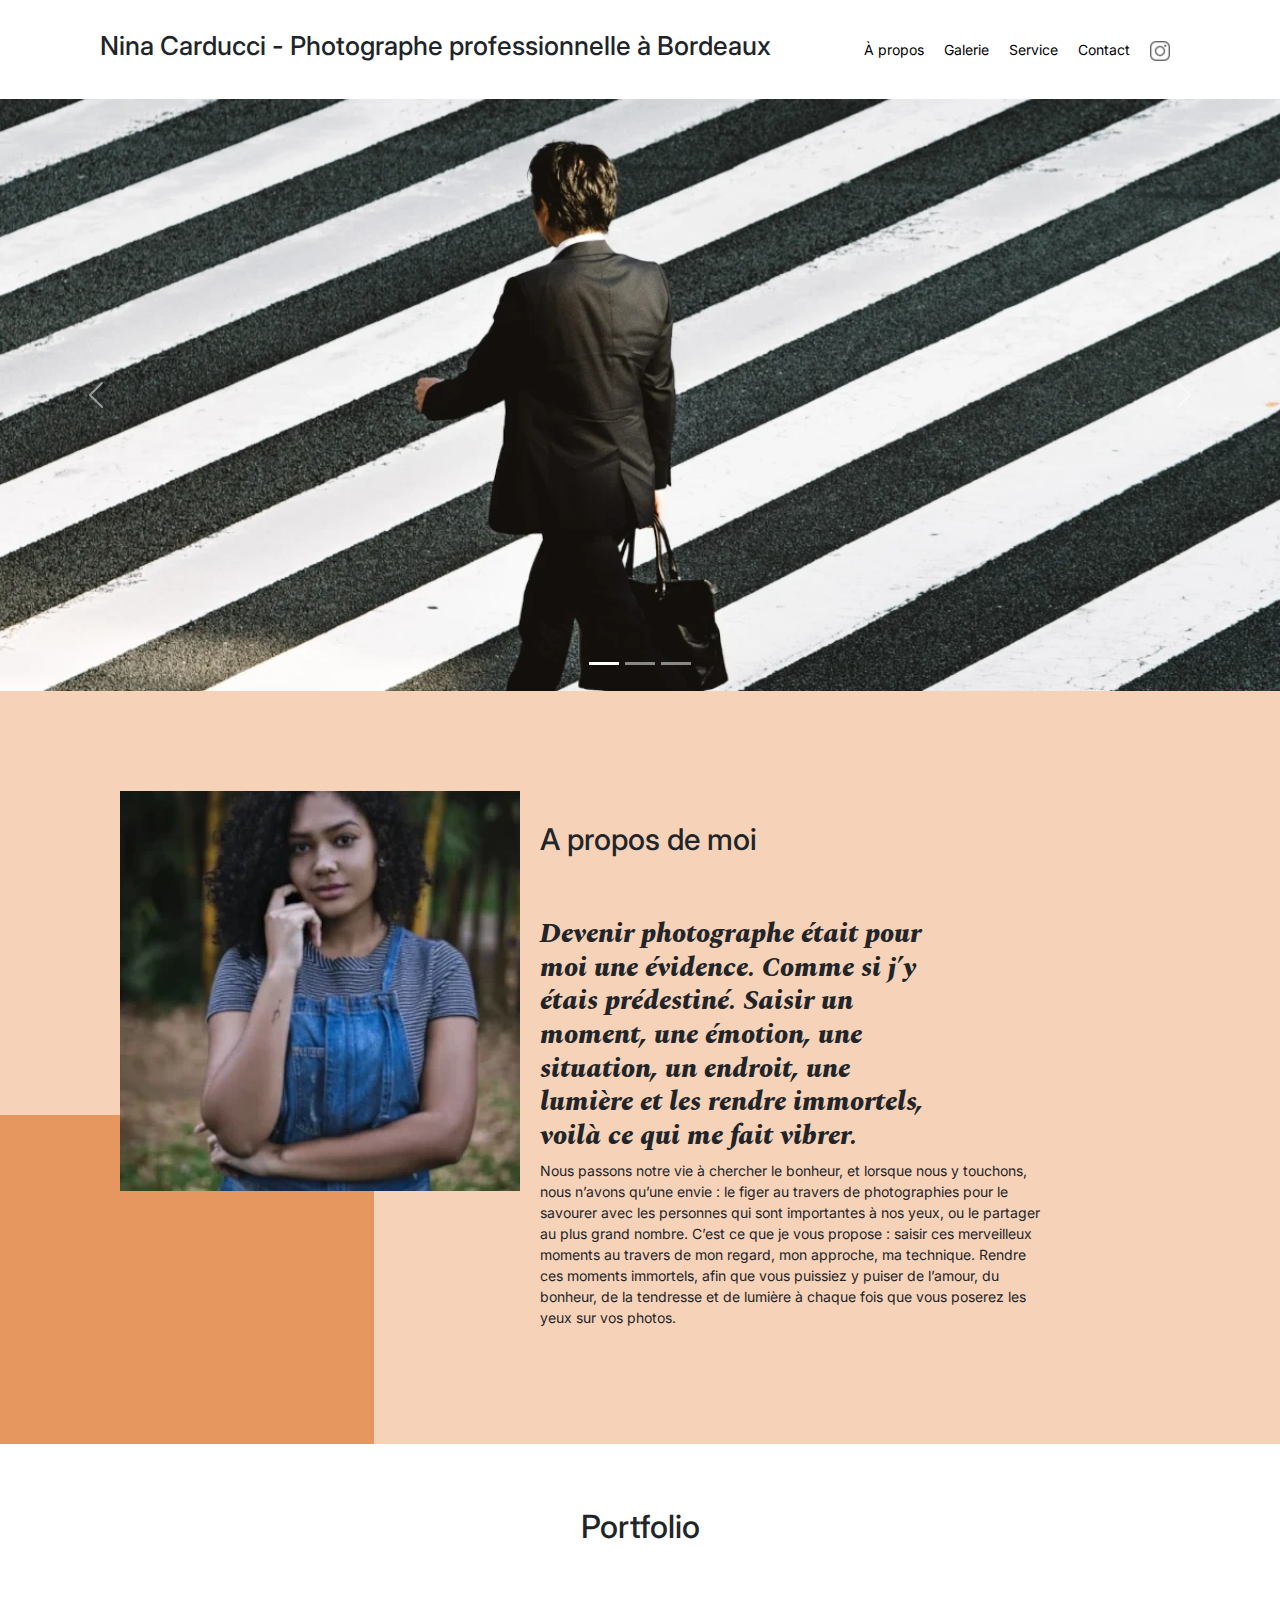
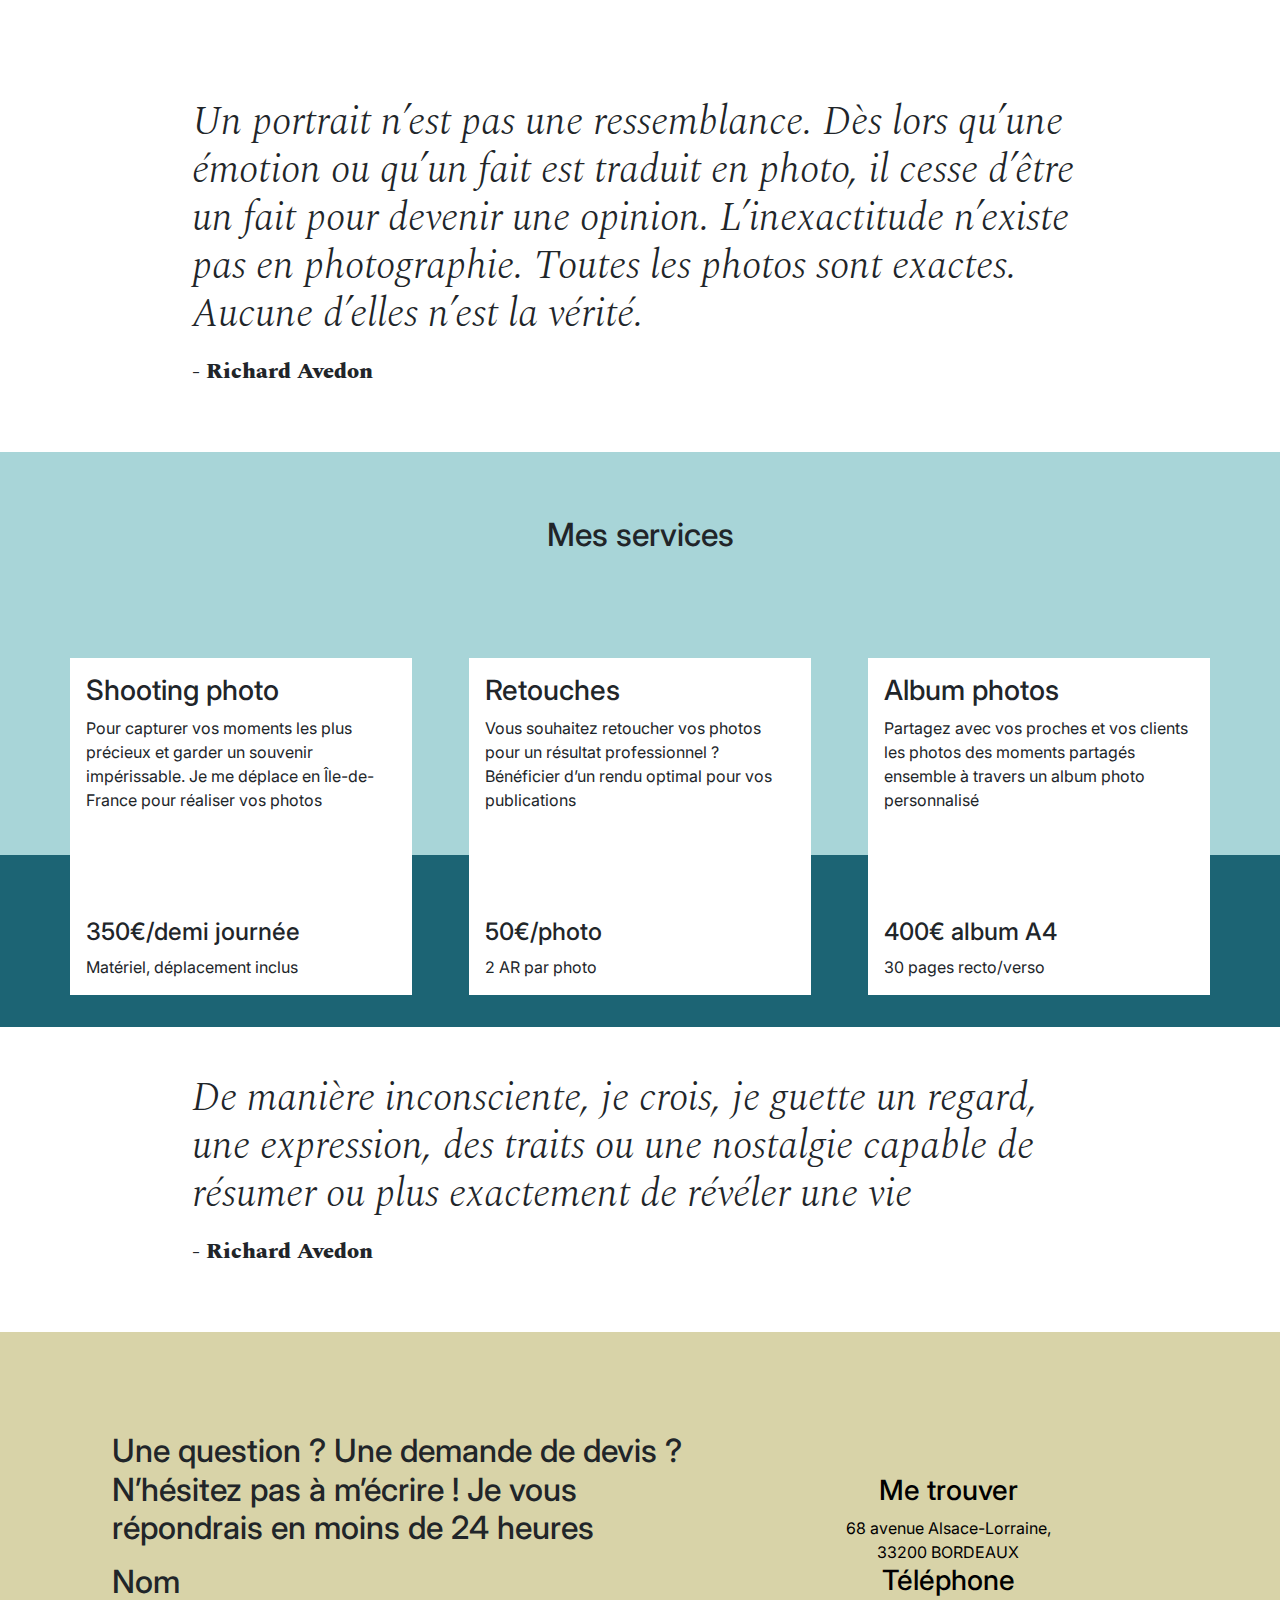
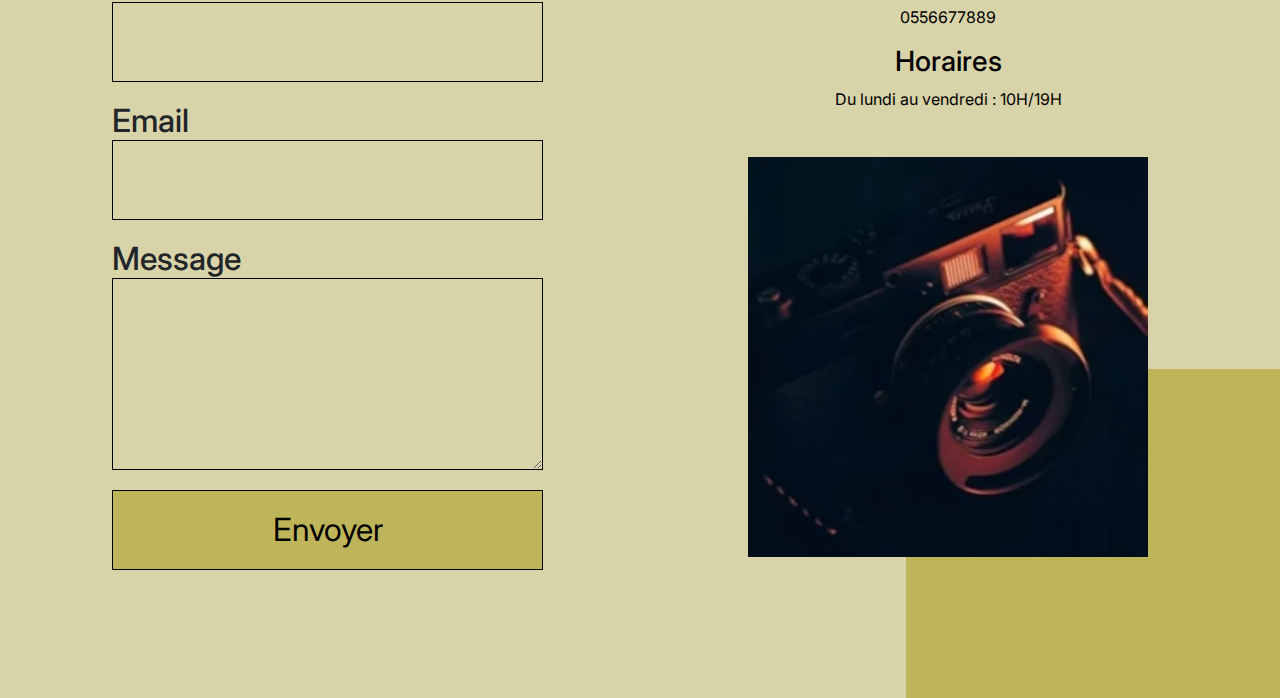
==== index.html @ dbdc2927 "Modification du footer pour qu'il soit propre sur toutes les medias queries" ====
<!DOCTYPE html>
<html lang="fr">
  <head>
    <meta name="viewport" content="width=device-width, initial-scale=1.0" />
    <link rel="stylesheet" href="./assets/bootstrap/bootstrap.min.css" />
    <link rel="stylesheet" href="./assets/style.css" />
    <link rel="preconnect" href="https://fonts.googleapis.com" />
    <link rel="preconnect" href="https://fonts.gstatic.com" crossorigin />
    <link
      href="https://fonts.googleapis.com/css2?family=Inter&family=Spectral:ital,wght@0,400;1,300;1,400;1,800&display=swap"
      rel="stylesheet"
    />
    <meta charset="UTF-8" />
	<script
	src="https://code.jquery.com/jquery-3.4.1.min.js"
	integrity="sha256-CSXorXvZcTkaix6Yvo6HppcZGetbYMGWSFlBw8HfCJo="
	crossorigin="anonymous"
	defer
  ></script>
    <script src="./assets/bootstrap/bootstrap.bundle.min.js" defer></script>
   
    <script src="./assets/maugallery.js" defer></script>
    <script src="./assets/scripts.js" defer></script>
    <title>Photographe professionnelle à Bordeaux</title>
	<meta itemprop="name" content="Nina Carducci - Photographe professionnelle à Bordeaux" />
	<meta itemprop="description" content="Photographe professionnelle à Bordeaux en freelance, je vous propose plusieurs services photo : shooting photo, retouches et album photo." />
	<meta itemprop="image" content="https://ninacarducci.github.io/assets/images/nina.webp" />
	<meta name="description" content="Photographe professionnelle à Bordeaux en freelance, je vous propose plusieurs services photo : shooting photo, retouches et album photo." >
	<meta property="og:url" content="https://ninacarducci.github.io/"/>
	<meta property="og:type" content="website" />
	<meta property="og:title" content="Nina Carducci - Photographe professionnelle à Bordeaux" />
	<meta property="og:description" content="Photographe professionnelle à Bordeaux en freelance, je vous propose plusieurs services photo : shooting photo, retouches et album photo." />
	<meta property="og:image" content="https://ninacarducci.github.io/assets/images/nina.webp" />
	<meta name="twitter:card" content="summary" />
	<meta name="twitter:site" content="@ninacarducci" />
	<meta name="twitter:title" content="Nina Carducci - Photographe professionnelle à Bordeaux" />
	<meta name="twitter:description" content="Photographe professionnelle à Bordeaux en freelance, je vous propose plusieurs services photo : shooting photo, retouches et album photo." />
	<meta name="twitter:image" content="https://ninacarducci.github.io/assets/images/nina.webp" />
  </head>
  <body>
    <header class="top-header">
      <h1 class="name">Nina Carducci - Photographe professionnelle à Bordeaux</h1>
      <nav class="nav">
        <ul>
          <li><a href="#about">À propos</a></li>
          <li><a href="#gallery">Galerie</a></li>
          <li><a href="#services">Service</a></li>
          <li><a href="#contact">Contact</a></li>
          <li>
            <a
              class="social-link"
              href="https://www.instagram.com/ninacarducci.photo/?hl=fr"
              target="_blank"
              ><img
                src="assets/images/instagram.webp"
                alt="Logo du réseau social Instagram"
            /></a>
          </li>
        </ul>
	</nav>
    </header>
	<main>
		<section id="header">
		<div
		  id="carouselExampleIndicators"
		  class="carousel slide"
		  data-bs-ride="carousel"
		>
		  <div class="carousel-indicators">
			<button
			  type="button"
			  data-bs-target="#carouselExampleIndicators"
			  data-bs-slide-to="0"
			  class="active"
			  aria-current="true"
			  aria-label="Slide 1"
			></button>
			<button
			  type="button"
			  data-bs-target="#carouselExampleIndicators"
			  data-bs-slide-to="1"
			  aria-label="Slide 2"
			></button>
			<button
			  type="button"
			  data-bs-target="#carouselExampleIndicators"
			  data-bs-slide-to="2"
			  aria-label="Slide 3"
			></button>
		  </div>
		  <div class="carousel-inner">
			<div class="carousel-item active">
			  <img
				src="./assets/images/slider/ryoji-iwata-wUZjnOv7t0g-unsplash.webp"
				class="d-block w-100"
				alt="Image d'une personne marchant avec un sac"
			  />
			</div>
			<div class="carousel-item">
			  <img
				src="./assets/images/slider/nicholas-green-nPz8akkUmDI-unsplash.webp"
				class="d-block w-100"
				alt="Personnes dansant lors d'un concert"
			  />
			</div>
			<div class="carousel-item">
			  <img
				src="./assets/images/slider/edward-cisneros-3_h6-1NPDGw-unsplash.webp"
				class="d-block w-100"
				alt="Couple de mariés à l'Église"
			  />
			</div>
		  </div>
		  <button
			class="carousel-control-prev"
			type="button"
			data-bs-target="#carouselExampleIndicators"
			data-bs-slide="prev"
		  >
			<span class="carousel-control-prev-icon" aria-hidden="true"></span>
			<span class="visually-hidden">Previous</span>
		  </button>
		  <button
			class="carousel-control-next"
			type="button"
			data-bs-target="#carouselExampleIndicators"
			data-bs-slide="next"
		  >
			<span class="carousel-control-next-icon" aria-hidden="true"></span>
			<span class="visually-hidden">Next</span>
		  </button>
		</div>
	</section>
	  <section id="about">
		<div class="picture left">
		  <img src="./assets/images/nina.webp" alt="Portrait de Nina Carducci" />
		</div>
		<div id="about-me">
		  <h2 class="about-me__title">A propos de moi</h2>
		  <h3 class="about-me__introduction">
			Devenir photographe était pour moi une évidence. Comme si j’y étais
			prédestiné. Saisir un moment, une émotion, une situation, un endroit,
			une lumière et les rendre immortels, voilà ce qui me fait vibrer.
		  </h3>
		  <p>
			Nous passons notre vie à chercher le bonheur, et lorsque nous y
			touchons, nous n’avons qu’une envie : le figer au travers de
			photographies pour le savourer avec les personnes qui sont importantes
			à nos yeux, ou le partager au plus grand nombre. C’est ce que je vous
			propose : saisir ces merveilleux moments au travers de mon regard, mon
			approche, ma technique. Rendre ces moments immortels, afin que vous
			puissiez y puiser de l’amour, du bonheur, de la tendresse et de
			lumière à chaque fois que vous poserez les yeux sur vos photos.
		  </p>
		</div>
	</section>
	  <section id="gallery">
		<h2 class="title">Portfolio</h2>
		<div class="container py-3">
		  <div class="gallery" style="display: none">
			<img
			  data-gallery-tag="Concert"
			  class="gallery-item"
			  src="./assets/images/gallery/concerts/aaron-paul-wnX-fXzB6Cw-unsplash.webp"
			  alt="Personnes dansant dans une discothèque"
			/>
			<img
			  data-gallery-tag="Entreprises"
			  class="gallery-item"
			  src="./assets/images/gallery/entreprise/ali-morshedlou-WMD64tMfc4k-unsplash.webp"
			  alt="Image d'un homme en costume posant pour la photo"
			/>
			<img
			  data-gallery-tag="Entreprises"
			  class="gallery-item"
			  src="./assets/images/gallery/entreprise/jason-goodman-tHO1_OuKbg0-unsplash.webp"
			  alt="Photo de deux femmes assises dont une qui sourit"
			/>
			<img
			  data-gallery-tag="Mariages"
			  class="gallery-item"
			  src="./assets/images/gallery/mariage/hannah-busing-RvF2R_qMpRk-unsplash.webp"
			  alt="Photo repreésentant quatre mains"
			/>
			<img
			  data-gallery-tag="Portrait"
			  class="gallery-item"
			  src="./assets/images/gallery/portraits/ade-tunji-rVkhWWZFAtQ-unsplash.webp"
			  alt="Portrait d'un homme posant sur la photo les yeux fermés"
			/>
			<img
			  data-gallery-tag="Mariages"
			  class="gallery-item"
			  src="./assets/images/gallery/mariage/jakob-owens-SiniLJkXhMc-unsplash.webp"
			  alt="Photo représentant un couple de mariés"
			/>
			<img
			  data-gallery-tag="Portrait"
			  class="gallery-item"
			  src="./assets/images/gallery/portraits/nino-van-prattenburg--443cl1uR_8-unsplash.webp"
			  alt="Photo d'une femme avec une main dans les cheveux"
			/>
			<img
			  data-gallery-tag="Concert"
			  class="gallery-item"
			  src="./assets/images/gallery/concerts/austin-neill-hgO1wFPXl3I-unsplash.webp"
			  alt="Image représentant un chanteur en concert"
			/>
			<img
			  data-gallery-tag="Entreprises"
			  class="gallery-item"
			  src="./assets/images/gallery/entreprise/mateus-campos-felipe-Fsgzm8N0hIY-unsplash.webp"
			  alt="Photo d'une femme souriante devant son ordinateur"
			/>
		  </div>
		</div>
		<div class="quote">
		  <figure>
			<blockquote>
			  <h1 class="quote__text">
				Un portrait n’est pas une ressemblance. Dès lors qu’une émotion ou
				qu’un fait est traduit en photo, il cesse d’être un fait pour
				devenir une opinion. L’inexactitude n’existe pas en photographie.
				Toutes les photos sont exactes. Aucune d’elles n’est la vérité.
			  </h1>
			</blockquote>
			<figcaption class="quote__author">- Richard Avedon</figcaption>
		  </figure>
		</div>
	</section>
	  <section id="services">
		<h2 class="title">Mes services</h2>
		<div class="container">
		  <div class="service">
			<div class="service__description">
			  <h3>Shooting photo</h3>
			  <p>
				Pour capturer vos moments les plus précieux et garder un souvenir
				impérissable. Je me déplace en Île-de-France pour réaliser vos
				photos
			  </p>
			</div>
			<div class="service__price">
			  <h4>350€/demi journée</h4>
			  <span>Matériel, déplacement inclus</span>
			</div>
		  </div>
		  <div class="service">
			<div class="service__description">
			  <h3>Retouches</h3>
			  <p>
				Vous souhaitez retoucher vos photos pour un résultat professionnel
				? Bénéficier d’un rendu optimal pour vos publications
			  </p>
			</div>
			<div class="service__price">
			  <h4>50€/photo</h4>
			  <span>2 AR par photo</span>
			</div>
		  </div>
		  <div class="service">
			<div class="service__description">
			  <h3>Album photos</h3>
			  <p>
				Partagez avec vos proches et vos clients les photos des moments
				partagés ensemble à travers un album photo personnalisé
			  </p>
			</div>
			<div class="service__price">
			  <h4>400€ album A4</h4>
			  <span>30 pages recto/verso</span>
			</div>
		  </div>
		</div>
	</section>
	  <section class="quote">
		<figure>
		  <blockquote>
			<h1 class="quote__text">
			  De manière inconsciente, je crois, je guette un regard, une
			  expression, des traits ou une nostalgie capable de résumer ou plus
			  exactement de révéler une vie
			</h1>
		  </blockquote>
		  <figcaption class="quote__author">- Richard Avedon</figcaption>
		</figure>
	</section>
	</main>
    <footer>
		<div id="contact">
		<div class="container">
		  <div class="form-container">
			<h2>Une question ? Une demande de devis ?</h>
			<p>
			  N’hésitez pas à m’écrire ! Je vous répondrais en moins de 24 heures
			</p>
			<form action="" method="post">
			  <label for="nom">Nom</label>
			  <input type="text" name="nom" id="nom" />
			  <label for="email">Email</label>
			  <input type="email" name="email" id="email" />
			  <label for="message">Message</label>
			  <textarea
				name="message"
				id="message"
				cols="30"
				rows="10"
			  ></textarea>
			  <input type="submit" value="Envoyer" />
			</form>
		  </div>
		  <div class="picture-contact">
			<div class="picture right">
				<img
				  src="./assets/images/camera.webp"
				  alt="Photo sombre représentant une caméra"
				/>
			  </div>
			  <div class="contact-details">
				<h3>Me trouver</h3>
				<div itemprop="address" itemscope itemtype="http://schema.org/PostalAddress"><a class="adress" href="https://www.google.fr/maps/place/68+Av.+Alsace+Lorraine,+33200+Bordeaux/@44.8465781,-0.6091114,17z/data=!3m1!4b1!4m6!3m5!1s0xd54d803d3494ff1:0x775d19897dd6276f!8m2!3d44.8465743!4d-0.6065365!16s%2Fg%2F11c15dhy_v?entry=ttu">68 avenue Alsace-Lorraine, <br> 33200 BORDEAUX </a></div>
				
				<h3 class="phone">Téléphone</h3>
				<p class="phone-number">0556677889</p>
				<h3 class="schedules">Horaires</h3>
				<p class="schedules-details">Du lundi au vendredi : 10H/19H</p>
			  </div>
		  	</div>
		  
		</div>
	  </div>
	</footer>
   
  </body>
</html>
---- assets/style.css ----
body {
  max-width: 1920px;
  margin: auto;
}
* {
  font-family: "Inter";
  font-style: normal;
}
.top-header {
  background-color: white;
  position: sticky;
  top: 0;
  z-index: 1000;
  display: flex;
  justify-content: space-between;
  padding-inline: 100px;
  padding-block: 30px;
  align-items: center;
}

.top-header .name {
  font-size: 26px;
}

.nav ul {
  display: flex;
  list-style-type: none;
  font-size: 14px;
  margin-bottom: 0;
}

.nav li {
  padding-inline: 10px;
}

.nav a {
  text-decoration: none;
  color: #000;
}

.social-link img {
  width: 20px;
}

#about {
  display: flex;
  background-color: #f6d2b8;
  padding-inline: 100px;
  padding-block: 100px;
  position: relative;
}

.picture.left::before {
  content: " ";
  background-color: #e5975f;
  width: 374px;
  height: 329px;
  position: absolute;
  bottom: 0;
  left: 0;
  z-index: -1;
}

.picture {
  flex: 1;
  margin: 0 20px;
  z-index: 0;
}

.picture img {
  width: 400px;
  height: 400px;
}
#about-me {
  flex: 2;
}
.about-me__title {
  margin-top: 1em;
  margin-bottom: 60px;
  font-size: 30px;
}
.about-me__introduction {
  font-family: "Spectral";
  font-weight: 800;
  font-style: italic;
  width: 60%;
}
#about-me p {
  width: 80%;
  font-size: 14px;
}

.title {
  text-align: center;
  padding-block: 2em;
}
.gallery .nav {
  justify-content: center;
}
.nav-pills .nav-link.active,
.nav-pills .show > .nav-link {
  color: #000;
  background-color: #beb45a;
  border-radius: 0;
}
.nav-pills .nav-link {
  color: #000;
}
.item-column {
  position: relative;
  margin-bottom: 0 !important;
  padding: 0;
}
.item-column::after {
  content: "";
  display: block;
  padding-bottom: 100%;
}
.gallery-item {
  position: absolute;
  width: 100%;
  height: 100%;
  object-fit: cover;
  padding: 0.5em;
}
.mg-prev,
.mg-next {
  width: 30px;
  height: 30px;
  border-radius: 00%;
  justify-content: center;
  align-items: center;
  display: flex;
  font-size: 24px;
}

.quote {
  font-family: "Spectral";
  font-style: italic;
  width: 70%;
  margin: auto;
  padding-block: 3em;
}
.quote__text {
  font-family: Spectral;
  font-style: italic;
  font-weight: 300;
}
.quote__author {
  font-family: Spectral;
  font-weight: 800;
  font-size: 22px;
}

#services {
  margin: auto;
  background-color: #a8d5d8;
  position: relative;
}
#services .container::before {
  content: " ";
  background-color: #1c6474;
  position: absolute;
  width: 100%;
  height: 30%;
  bottom: 0;
  left: 0;
  z-index: 0;
}

#services .container {
  justify-content: space-between;
  display: flex;
  padding: 2em 0;
}

.service {
  background-color: white;
  max-width: 390px;
  width: 30%;
  height: 337px;
  padding: 1em;
  display: flex;
  flex-direction: column;
  justify-content: space-between;
  z-index: 1;
}

#contact {
  margin: auto;
  background-color: #d8d3a8;
  position: relative;
  padding-inline: 100px;
  padding-block: 100px;
}

#contact .container {
  display: flex;
  justify-content: center;
  align-items: center;
}
.picture.right::before {
  content: " ";
  background-color: #beb45a;
  width: 374px;
  height: 329px;
  position: absolute;
  bottom: 0;
  right: 0;
  z-index: -1;
}
.form-container {
  flex: 2;
}
form {
  display: flex;
  flex-direction: column;
  width: 70%;
  align-items: flex-start;
 
}

form input {
  width: 100%;
  background-color: transparent;
  border: solid 1px;
  height: 2.5em;
  margin-bottom: 20px;
}

form textarea {
  width: 100%;
  background-color: transparent;
  border: solid 1px;
  height: 5em;
  line-height: 2.5em;
  font-size: 1.2em;
  margin-bottom: 20px;
}
input[type="submit"] {
  background-color: #beb45a;
  padding: 0.5em 1em;
}

.picture-contact {
  display: flex;
  flex-direction: column-reverse;
  justify-content: center;
  align-items: center;
  gap: 30px;
}

.contact-details {
  text-align: center;
  color: #000;
}

.adress {
  text-decoration: none;
  color: #000;
}

@media all and (max-width: 1180px) {
  .picture {
    flex: 2;
  }
  #about,
  #contact .container {
    align-items: center;
  }
  .about-me__title {
    margin-top: 0;
    margin-bottom: 1em;
  }
  #about-me h6,
  #about-me p {
    width: 100%;
  }
  form {
    width: 100%;
  }
}

@media all and (max-width: 1000px) {
  #about {
    flex-direction: column;
  }

  .picture.left::before {
    width: 100%;
    height: 30%;
    position: absolute;
    bottom: auto;
    top: 0;
    left: 0;
    z-index: -1;
  }
  .about-me__title {
    text-align: center;
    margin-top: 1em;
  }
  #services .container {
    flex-direction: column;
  }
  .service {
    width: 100%;
    max-width: 100%;
    height: auto;
    margin: 2em 0;
  }
  .service__description {
    margin-bottom: 1em;
  }

  #services .container::before {
    width: 30%;
    height: 100%;
    bottom: 0;
    right: 0;
    left: auto;
    z-index: 0;
  }

  #contact .container {
    flex-direction: column;
  }
  #contact .picture.right {
    margin-top: 1em;
  }
  .picture.right::before {
    width: 100%;
    height: 30%;
    position: absolute;
    bottom: 0;
    right: 0;
    z-index: -1;
  }

  .form-container {
    display: flex;
    justify-content: center;
    align-items: center;
  }
}

@media all and (max-width: 650px) {
  .top-header {
    flex-direction: column;
    padding-inline: 0;
  }
  .top-header .nav,
  .top-header .nav ul {
    width: 100%;
    padding: 0 0 0 0;
  }
  .top-header .nav li {
    flex: 1;
    padding-block: 1em;
    text-align: center;
  }
  .about {
    justify-content: center;
    align-items: center;
  }
  .about-me__introduction {
    width: 100%;
  }
  .picture.left::before,
  .picture.right::before {
    height: 150px;
  }
  #services .container {
    align-items: center;
  }
  .service {
    max-width: 90%;
  }

  #about,
  #contact {
    padding-inline: 2em;
    padding-block: 2em;
  }
  form {
    width: 100%;
  }
  /* .picture {
    width: none;
  } */
  .picture img {
    height: 300px;
    width: 300px;
  }
  .picture-contact {
    height: 800px;
    flex-direction: column;
    position: relative;
  }
  .contact {
    flex-direction: column;
    justify-content: center;
    align-items: center;
  }
  .contact-details {
    position: absolute;
    margin-top: 160px;
  }
}
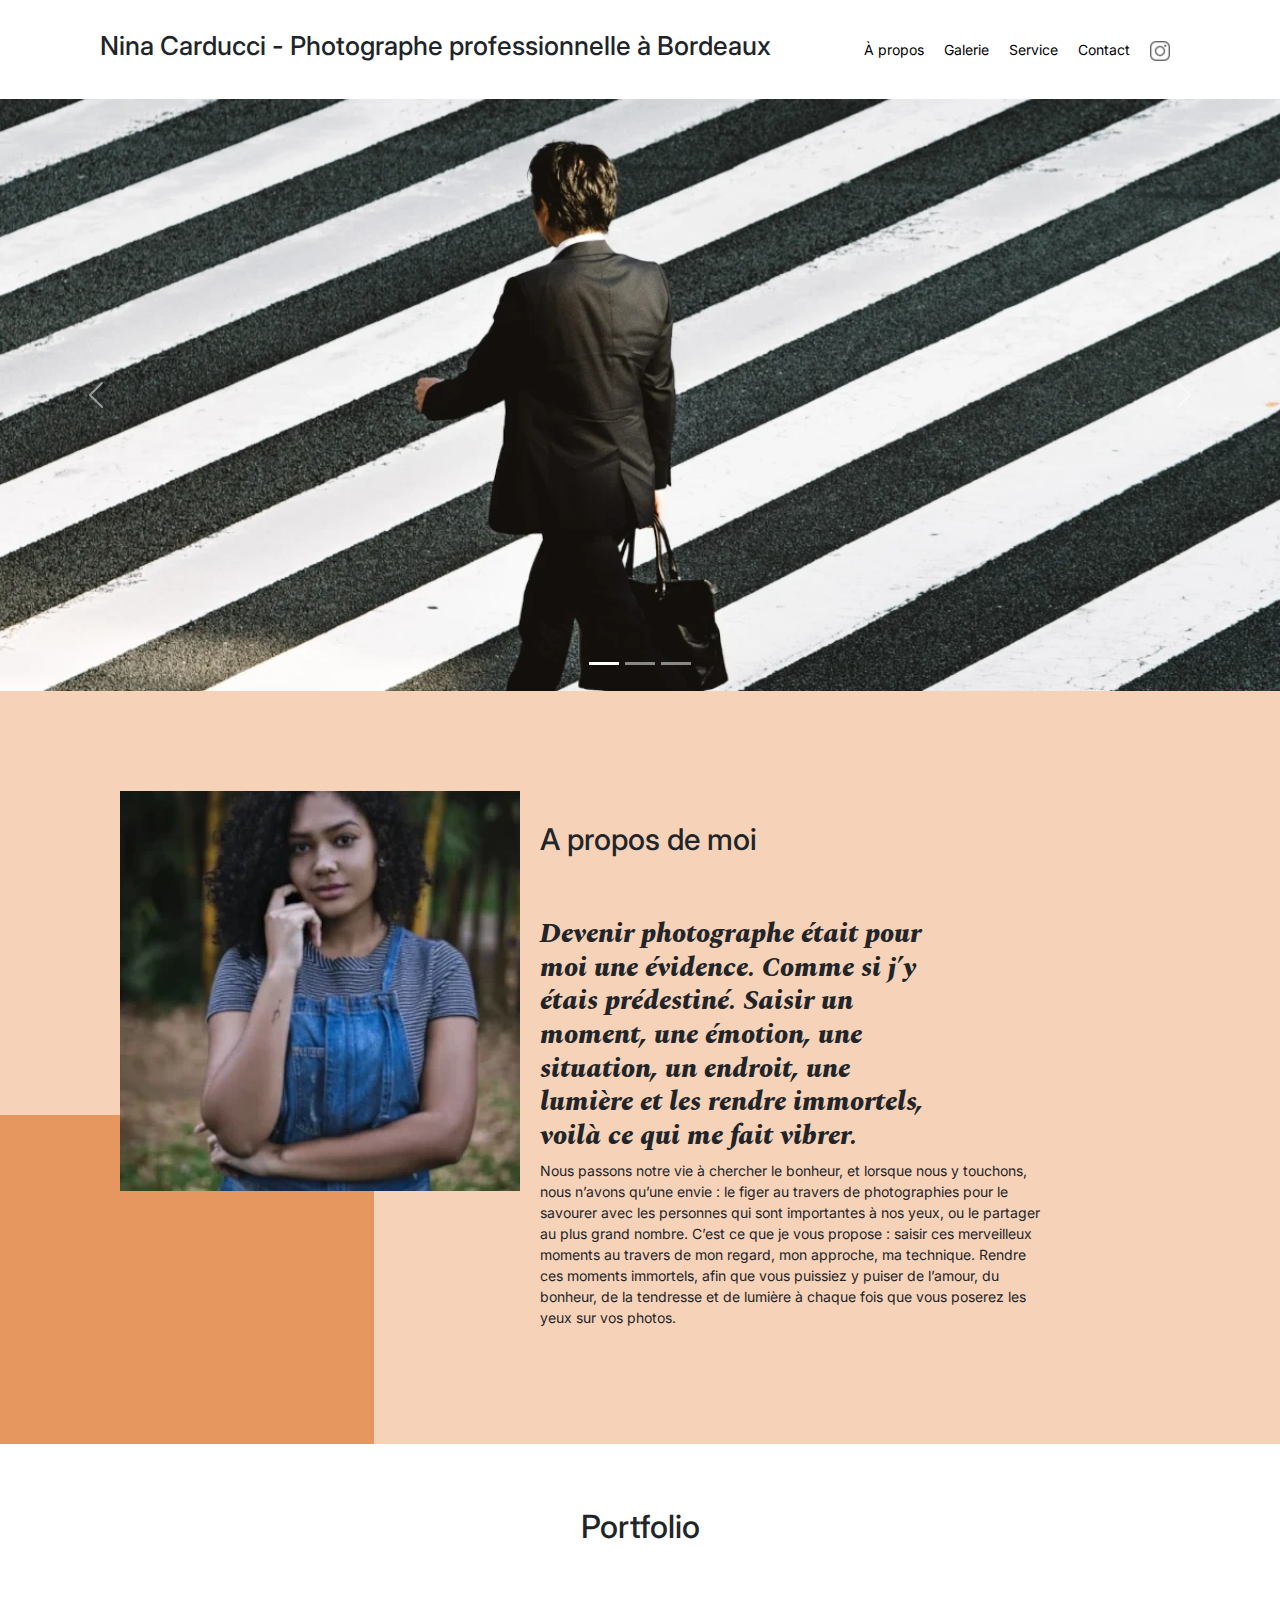
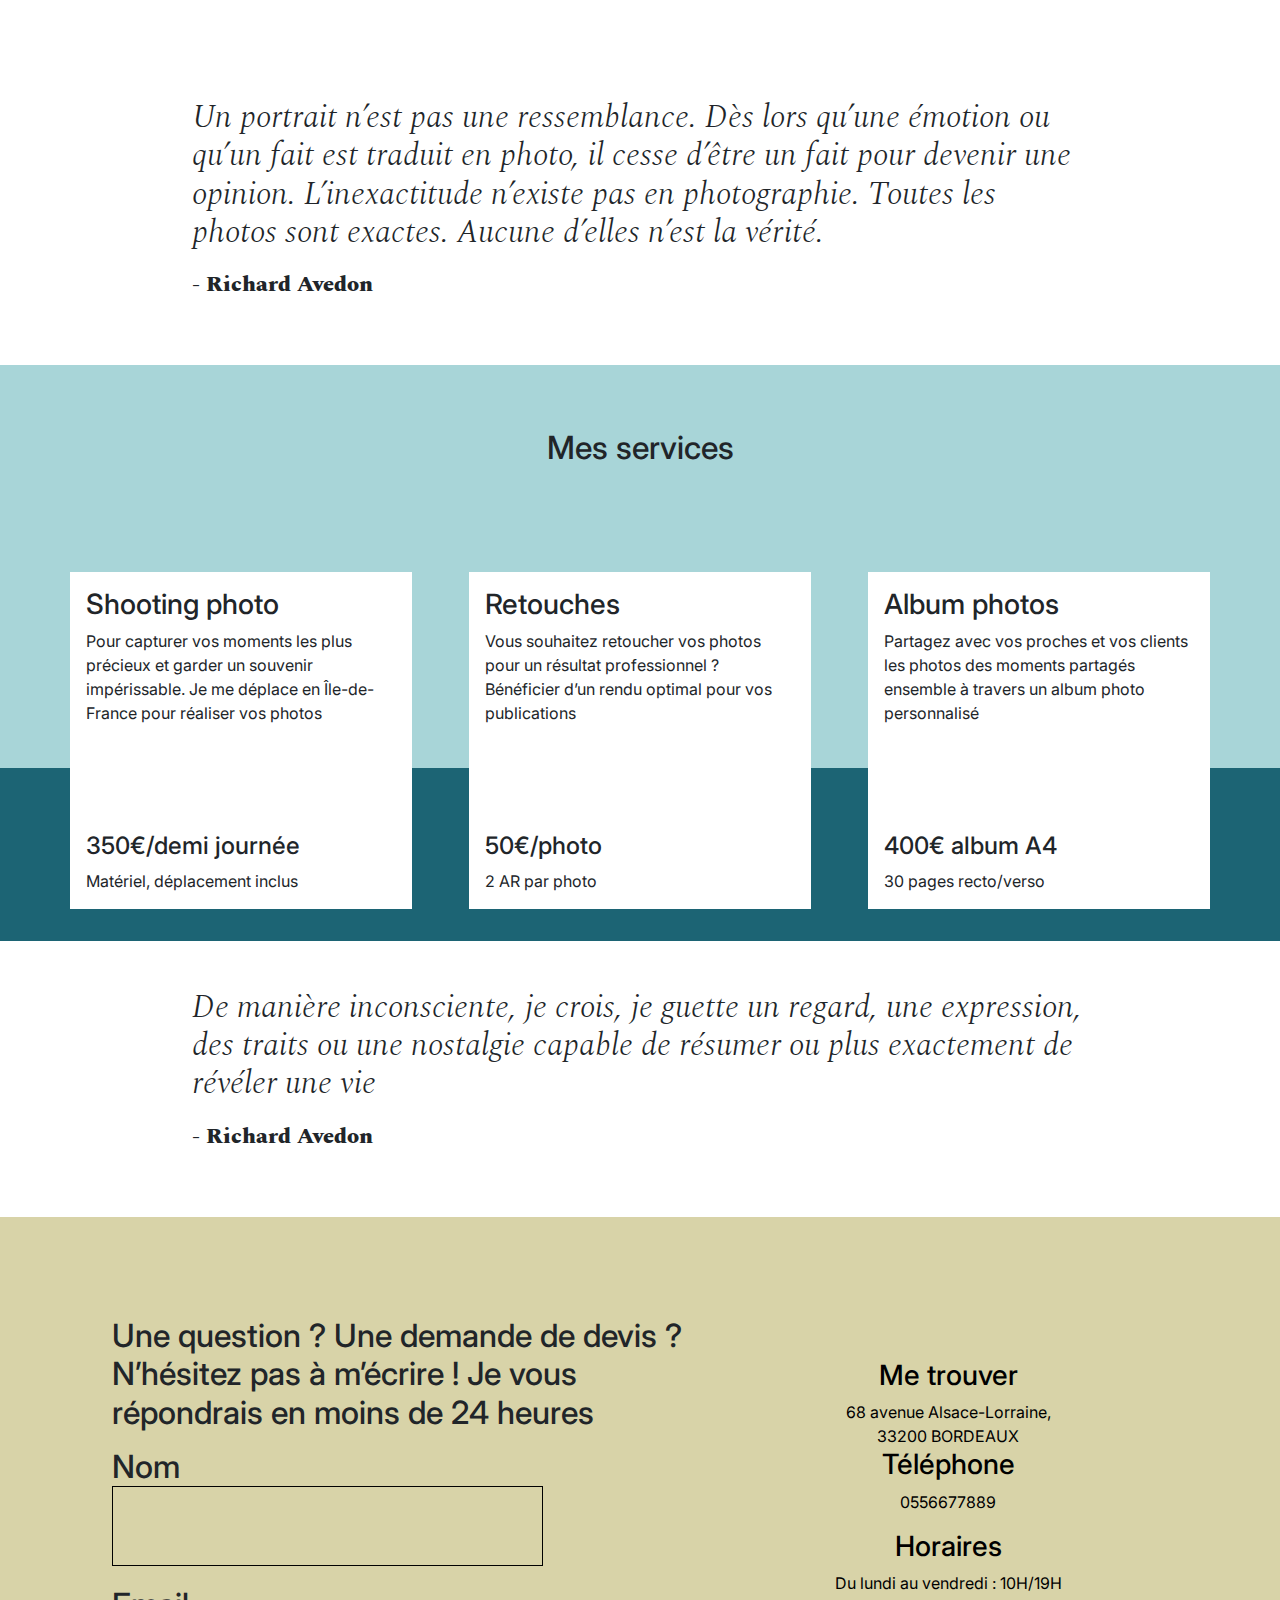
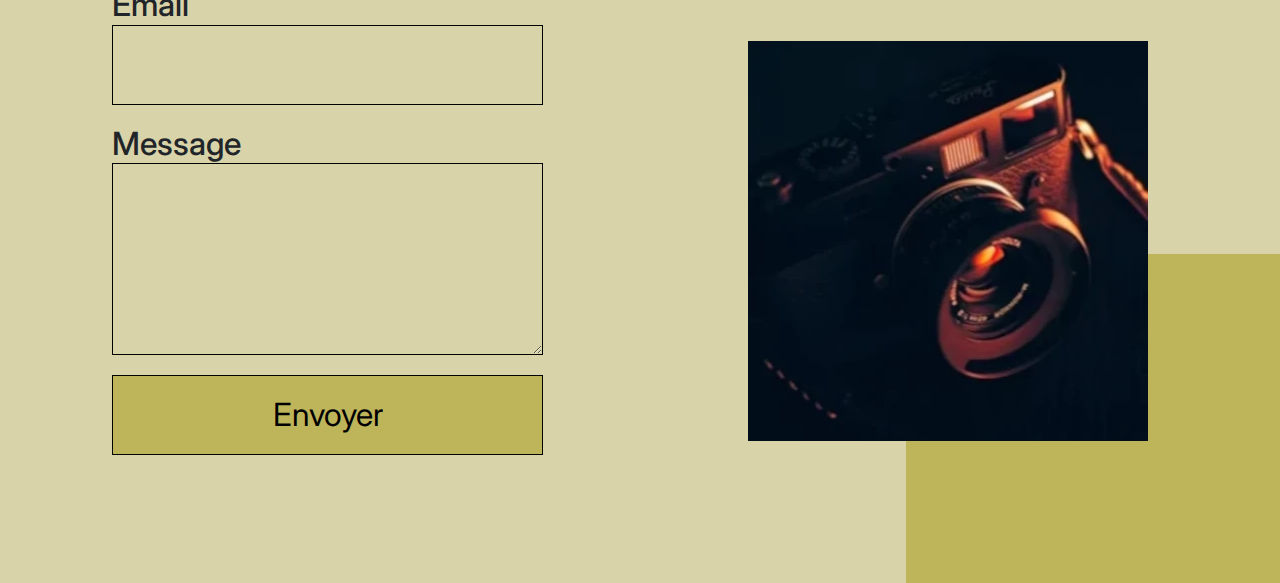
==== commit e3ac7eb9: "Add files via upload" ====
--- a/index.html
+++ b/index.html
@@ -1,336 +1,356 @@
-<!DOCTYPE html>
-<html lang="fr">
-  <head>
-    <meta name="viewport" content="width=device-width, initial-scale=1.0" />
-    <link rel="stylesheet" href="./assets/bootstrap/bootstrap.min.css" />
-    <link rel="stylesheet" href="./assets/style.css" />
-    <link rel="preconnect" href="https://fonts.googleapis.com" />
-    <link rel="preconnect" href="https://fonts.gstatic.com" crossorigin />
-    <link
-      href="https://fonts.googleapis.com/css2?family=Inter&family=Spectral:ital,wght@0,400;1,300;1,400;1,800&display=swap"
-      rel="stylesheet"
-    />
-    <meta charset="UTF-8" />
-	<script
-	src="https://code.jquery.com/jquery-3.4.1.min.js"
-	integrity="sha256-CSXorXvZcTkaix6Yvo6HppcZGetbYMGWSFlBw8HfCJo="
-	crossorigin="anonymous"
-	defer
-  ></script>
-    <script src="./assets/bootstrap/bootstrap.bundle.min.js" defer></script>
-   
-    <script src="./assets/maugallery.js" defer></script>
-    <script src="./assets/scripts.js" defer></script>
-    <title>Photographe professionnelle à Bordeaux</title>
-	<meta itemprop="name" content="Nina Carducci - Photographe professionnelle à Bordeaux" />
-	<meta itemprop="description" content="Photographe professionnelle à Bordeaux en freelance, je vous propose plusieurs services photo : shooting photo, retouches et album photo." />
-	<meta itemprop="image" content="https://ninacarducci.github.io/assets/images/nina.webp" />
-	<meta name="description" content="Photographe professionnelle à Bordeaux en freelance, je vous propose plusieurs services photo : shooting photo, retouches et album photo." >
-	<meta property="og:url" content="https://ninacarducci.github.io/"/>
-	<meta property="og:type" content="website" />
-	<meta property="og:title" content="Nina Carducci - Photographe professionnelle à Bordeaux" />
-	<meta property="og:description" content="Photographe professionnelle à Bordeaux en freelance, je vous propose plusieurs services photo : shooting photo, retouches et album photo." />
-	<meta property="og:image" content="https://ninacarducci.github.io/assets/images/nina.webp" />
-	<meta name="twitter:card" content="summary" />
-	<meta name="twitter:site" content="@ninacarducci" />
-	<meta name="twitter:title" content="Nina Carducci - Photographe professionnelle à Bordeaux" />
-	<meta name="twitter:description" content="Photographe professionnelle à Bordeaux en freelance, je vous propose plusieurs services photo : shooting photo, retouches et album photo." />
-	<meta name="twitter:image" content="https://ninacarducci.github.io/assets/images/nina.webp" />
-  </head>
-  <body>
-    <header class="top-header">
-      <h1 class="name">Nina Carducci - Photographe professionnelle à Bordeaux</h1>
-      <nav class="nav">
-        <ul>
-          <li><a href="#about">À propos</a></li>
-          <li><a href="#gallery">Galerie</a></li>
-          <li><a href="#services">Service</a></li>
-          <li><a href="#contact">Contact</a></li>
-          <li>
-            <a
-              class="social-link"
-              href="https://www.instagram.com/ninacarducci.photo/?hl=fr"
-              target="_blank"
-              ><img
-                src="assets/images/instagram.webp"
-                alt="Logo du réseau social Instagram"
-            /></a>
-          </li>
-        </ul>
-	</nav>
-    </header>
-	<main>
-		<section id="header">
-		<div
-		  id="carouselExampleIndicators"
-		  class="carousel slide"
-		  data-bs-ride="carousel"
-		>
-		  <div class="carousel-indicators">
-			<button
-			  type="button"
-			  data-bs-target="#carouselExampleIndicators"
-			  data-bs-slide-to="0"
-			  class="active"
-			  aria-current="true"
-			  aria-label="Slide 1"
-			></button>
-			<button
-			  type="button"
-			  data-bs-target="#carouselExampleIndicators"
-			  data-bs-slide-to="1"
-			  aria-label="Slide 2"
-			></button>
-			<button
-			  type="button"
-			  data-bs-target="#carouselExampleIndicators"
-			  data-bs-slide-to="2"
-			  aria-label="Slide 3"
-			></button>
-		  </div>
-		  <div class="carousel-inner">
-			<div class="carousel-item active">
-			  <img
-				src="./assets/images/slider/ryoji-iwata-wUZjnOv7t0g-unsplash.webp"
-				class="d-block w-100"
-				alt="Image d'une personne marchant avec un sac"
-			  />
-			</div>
-			<div class="carousel-item">
-			  <img
-				src="./assets/images/slider/nicholas-green-nPz8akkUmDI-unsplash.webp"
-				class="d-block w-100"
-				alt="Personnes dansant lors d'un concert"
-			  />
-			</div>
-			<div class="carousel-item">
-			  <img
-				src="./assets/images/slider/edward-cisneros-3_h6-1NPDGw-unsplash.webp"
-				class="d-block w-100"
-				alt="Couple de mariés à l'Église"
-			  />
-			</div>
-		  </div>
-		  <button
-			class="carousel-control-prev"
-			type="button"
-			data-bs-target="#carouselExampleIndicators"
-			data-bs-slide="prev"
-		  >
-			<span class="carousel-control-prev-icon" aria-hidden="true"></span>
-			<span class="visually-hidden">Previous</span>
-		  </button>
-		  <button
-			class="carousel-control-next"
-			type="button"
-			data-bs-target="#carouselExampleIndicators"
-			data-bs-slide="next"
-		  >
-			<span class="carousel-control-next-icon" aria-hidden="true"></span>
-			<span class="visually-hidden">Next</span>
-		  </button>
-		</div>
-	</section>
-	  <section id="about">
-		<div class="picture left">
-		  <img src="./assets/images/nina.webp" alt="Portrait de Nina Carducci" />
-		</div>
-		<div id="about-me">
-		  <h2 class="about-me__title">A propos de moi</h2>
-		  <h3 class="about-me__introduction">
-			Devenir photographe était pour moi une évidence. Comme si j’y étais
-			prédestiné. Saisir un moment, une émotion, une situation, un endroit,
-			une lumière et les rendre immortels, voilà ce qui me fait vibrer.
-		  </h3>
-		  <p>
-			Nous passons notre vie à chercher le bonheur, et lorsque nous y
-			touchons, nous n’avons qu’une envie : le figer au travers de
-			photographies pour le savourer avec les personnes qui sont importantes
-			à nos yeux, ou le partager au plus grand nombre. C’est ce que je vous
-			propose : saisir ces merveilleux moments au travers de mon regard, mon
-			approche, ma technique. Rendre ces moments immortels, afin que vous
-			puissiez y puiser de l’amour, du bonheur, de la tendresse et de
-			lumière à chaque fois que vous poserez les yeux sur vos photos.
-		  </p>
-		</div>
-	</section>
-	  <section id="gallery">
-		<h2 class="title">Portfolio</h2>
-		<div class="container py-3">
-		  <div class="gallery" style="display: none">
-			<img
-			  data-gallery-tag="Concert"
-			  class="gallery-item"
-			  src="./assets/images/gallery/concerts/aaron-paul-wnX-fXzB6Cw-unsplash.webp"
-			  alt="Personnes dansant dans une discothèque"
-			/>
-			<img
-			  data-gallery-tag="Entreprises"
-			  class="gallery-item"
-			  src="./assets/images/gallery/entreprise/ali-morshedlou-WMD64tMfc4k-unsplash.webp"
-			  alt="Image d'un homme en costume posant pour la photo"
-			/>
-			<img
-			  data-gallery-tag="Entreprises"
-			  class="gallery-item"
-			  src="./assets/images/gallery/entreprise/jason-goodman-tHO1_OuKbg0-unsplash.webp"
-			  alt="Photo de deux femmes assises dont une qui sourit"
-			/>
-			<img
-			  data-gallery-tag="Mariages"
-			  class="gallery-item"
-			  src="./assets/images/gallery/mariage/hannah-busing-RvF2R_qMpRk-unsplash.webp"
-			  alt="Photo repreésentant quatre mains"
-			/>
-			<img
-			  data-gallery-tag="Portrait"
-			  class="gallery-item"
-			  src="./assets/images/gallery/portraits/ade-tunji-rVkhWWZFAtQ-unsplash.webp"
-			  alt="Portrait d'un homme posant sur la photo les yeux fermés"
-			/>
-			<img
-			  data-gallery-tag="Mariages"
-			  class="gallery-item"
-			  src="./assets/images/gallery/mariage/jakob-owens-SiniLJkXhMc-unsplash.webp"
-			  alt="Photo représentant un couple de mariés"
-			/>
-			<img
-			  data-gallery-tag="Portrait"
-			  class="gallery-item"
-			  src="./assets/images/gallery/portraits/nino-van-prattenburg--443cl1uR_8-unsplash.webp"
-			  alt="Photo d'une femme avec une main dans les cheveux"
-			/>
-			<img
-			  data-gallery-tag="Concert"
-			  class="gallery-item"
-			  src="./assets/images/gallery/concerts/austin-neill-hgO1wFPXl3I-unsplash.webp"
-			  alt="Image représentant un chanteur en concert"
-			/>
-			<img
-			  data-gallery-tag="Entreprises"
-			  class="gallery-item"
-			  src="./assets/images/gallery/entreprise/mateus-campos-felipe-Fsgzm8N0hIY-unsplash.webp"
-			  alt="Photo d'une femme souriante devant son ordinateur"
-			/>
-		  </div>
-		</div>
-		<div class="quote">
-		  <figure>
-			<blockquote>
-			  <h1 class="quote__text">
-				Un portrait n’est pas une ressemblance. Dès lors qu’une émotion ou
-				qu’un fait est traduit en photo, il cesse d’être un fait pour
-				devenir une opinion. L’inexactitude n’existe pas en photographie.
-				Toutes les photos sont exactes. Aucune d’elles n’est la vérité.
-			  </h1>
-			</blockquote>
-			<figcaption class="quote__author">- Richard Avedon</figcaption>
-		  </figure>
-		</div>
-	</section>
-	  <section id="services">
-		<h2 class="title">Mes services</h2>
-		<div class="container">
-		  <div class="service">
-			<div class="service__description">
-			  <h3>Shooting photo</h3>
-			  <p>
-				Pour capturer vos moments les plus précieux et garder un souvenir
-				impérissable. Je me déplace en Île-de-France pour réaliser vos
-				photos
-			  </p>
-			</div>
-			<div class="service__price">
-			  <h4>350€/demi journée</h4>
-			  <span>Matériel, déplacement inclus</span>
-			</div>
-		  </div>
-		  <div class="service">
-			<div class="service__description">
-			  <h3>Retouches</h3>
-			  <p>
-				Vous souhaitez retoucher vos photos pour un résultat professionnel
-				? Bénéficier d’un rendu optimal pour vos publications
-			  </p>
-			</div>
-			<div class="service__price">
-			  <h4>50€/photo</h4>
-			  <span>2 AR par photo</span>
-			</div>
-		  </div>
-		  <div class="service">
-			<div class="service__description">
-			  <h3>Album photos</h3>
-			  <p>
-				Partagez avec vos proches et vos clients les photos des moments
-				partagés ensemble à travers un album photo personnalisé
-			  </p>
-			</div>
-			<div class="service__price">
-			  <h4>400€ album A4</h4>
-			  <span>30 pages recto/verso</span>
-			</div>
-		  </div>
-		</div>
-	</section>
-	  <section class="quote">
-		<figure>
-		  <blockquote>
-			<h1 class="quote__text">
-			  De manière inconsciente, je crois, je guette un regard, une
-			  expression, des traits ou une nostalgie capable de résumer ou plus
-			  exactement de révéler une vie
-			</h1>
-		  </blockquote>
-		  <figcaption class="quote__author">- Richard Avedon</figcaption>
-		</figure>
-	</section>
-	</main>
-    <footer>
-		<div id="contact">
-		<div class="container">
-		  <div class="form-container">
-			<h2>Une question ? Une demande de devis ?</h>
-			<p>
-			  N’hésitez pas à m’écrire ! Je vous répondrais en moins de 24 heures
-			</p>
-			<form action="" method="post">
-			  <label for="nom">Nom</label>
-			  <input type="text" name="nom" id="nom" />
-			  <label for="email">Email</label>
-			  <input type="email" name="email" id="email" />
-			  <label for="message">Message</label>
-			  <textarea
-				name="message"
-				id="message"
-				cols="30"
-				rows="10"
-			  ></textarea>
-			  <input type="submit" value="Envoyer" />
-			</form>
-		  </div>
-		  <div class="picture-contact">
-			<div class="picture right">
-				<img
-				  src="./assets/images/camera.webp"
-				  alt="Photo sombre représentant une caméra"
-				/>
-			  </div>
-			  <div class="contact-details">
-				<h3>Me trouver</h3>
-				<div itemprop="address" itemscope itemtype="http://schema.org/PostalAddress"><a class="adress" href="https://www.google.fr/maps/place/68+Av.+Alsace+Lorraine,+33200+Bordeaux/@44.8465781,-0.6091114,17z/data=!3m1!4b1!4m6!3m5!1s0xd54d803d3494ff1:0x775d19897dd6276f!8m2!3d44.8465743!4d-0.6065365!16s%2Fg%2F11c15dhy_v?entry=ttu">68 avenue Alsace-Lorraine, <br> 33200 BORDEAUX </a></div>
-				
-				<h3 class="phone">Téléphone</h3>
-				<p class="phone-number">0556677889</p>
-				<h3 class="schedules">Horaires</h3>
-				<p class="schedules-details">Du lundi au vendredi : 10H/19H</p>
-			  </div>
-		  	</div>
-		  
-		</div>
-	  </div>
-	</footer>
-   
-  </body>
-</html>
-
+<!DOCTYPE html>
+<html lang="fr">
+  <head>
+    <meta name="viewport" content="width=device-width, initial-scale=1.0" />
+    <link rel="stylesheet" href="./assets/bootstrap/bootstrap.min.css" />
+    <link rel="stylesheet" href="./assets/style.css" />
+    <link rel="preconnect" href="https://fonts.googleapis.com" />
+    <link rel="preconnect" href="https://fonts.gstatic.com" crossorigin />
+    <link
+      href="https://fonts.googleapis.com/css2?family=Inter&family=Spectral:ital,wght@0,400;1,300;1,400;1,800&display=swap"
+      rel="stylesheet"
+    />
+    <meta charset="UTF-8" />
+	<script
+	src="https://code.jquery.com/jquery-3.4.1.min.js"
+	integrity="sha256-CSXorXvZcTkaix6Yvo6HppcZGetbYMGWSFlBw8HfCJo="
+	crossorigin="anonymous"
+	defer
+  ></script>
+    <script src="./assets/bootstrap/bootstrap.bundle.min.js" defer></script>
+   
+    <script src="./assets/maugallery.js" defer></script>
+    <script src="./assets/scripts.js" defer></script>
+    <title>Photographe professionnelle à Bordeaux</title>
+	<meta itemprop="name" content="Nina Carducci - Photographe professionnelle à Bordeaux" />
+	<meta itemprop="description" content="Photographe professionnelle à Bordeaux en freelance, je vous propose plusieurs services photo : shooting photo, retouches et album photo." />
+	<meta itemprop="image" content="https://ninacarducci.github.io/assets/images/nina.webp" />
+	<meta name="description" content="Photographe professionnelle à Bordeaux en freelance, je vous propose plusieurs services photo : shooting photo, retouches et album photo." >
+	<meta property="og:url" content="https://ninacarducci.github.io/"/>
+	<meta property="og:type" content="website" />
+	<meta property="og:title" content="Nina Carducci - Photographe professionnelle à Bordeaux" />
+	<meta property="og:description" content="Photographe professionnelle à Bordeaux en freelance, je vous propose plusieurs services photo : shooting photo, retouches et album photos." />
+	<meta property="og:image" content="https://ninacarducci.github.io/assets/images/nina.webp" />
+	<meta name="twitter:card" content="summary" />
+	<meta name="twitter:site" content="@ninacarducci" />
+	<meta name="twitter:title" content="Nina Carducci - Photographe professionnelle à Bordeaux" />
+	<meta name="twitter:description" content="Photographe professionnelle à Bordeaux en freelance, je vous propose plusieurs services photo : shooting photo, retouches et album photo." />
+	<meta name="twitter:image" content="https://ninacarducci.github.io/assets/images/nina.webp" />
+	<script type="application/ld+json" defer>
+		{
+		  "@context": "https://schema.org",
+		  "@type": "LocalBusiness",
+		  "name": "Nina Carducci",
+		  "address": {
+			"@type": "PostalAddress",
+			"addressLocality": "Bordeaux",
+			"addressRegion": "Gironde",
+			"streetAddress": "68 avenue Alsace-Lorraine",
+			"postalCode": "33200"
+		  },
+		  "description": "Photographe professionnel en freelance, je vous propose plusieurs services photo : shooting photo, retouches et album photos.",
+		  "telephone": "05 56 67 78 89",
+		  "openingHours": "Mo-Fr 10:00-19:00",
+		  "image": "https://xuantam-h.github.io/ninacarducci/assets/images/nina.webp",
+		  "priceRange": "50-400 €"
+		}
+		</script>
+	
+  </head>
+  <body>
+    <header class="top-header">
+      <h1 class="name">Nina Carducci - Photographe professionnelle à Bordeaux</h1>
+      <nav class="nav">
+        <ul>
+          <li><a href="#about">À propos</a></li>
+          <li><a href="#gallery">Galerie</a></li>
+          <li><a href="#services">Service</a></li>
+          <li><a href="#contact">Contact</a></li>
+          <li>
+            <a
+              class="social-link"
+              href="https://www.instagram.com/ninacarducci.photo/?hl=fr"
+              target="_blank"
+              ><img
+                src="assets/images/instagram.webp"
+                alt="Logo du réseau social Instagram"
+            /></a>
+          </li>
+        </ul>
+	</nav>
+    </header>
+	<main>
+		<section id="header">
+		<div
+		  id="carouselExampleIndicators"
+		  class="carousel slide"
+		  data-bs-ride="carousel"
+		>
+		  <div class="carousel-indicators">
+			<button
+			  type="button"
+			  data-bs-target="#carouselExampleIndicators"
+			  data-bs-slide-to="0"
+			  class="active"
+			  aria-current="true"
+			  aria-label="Slide 1"
+			></button>
+			<button
+			  type="button"
+			  data-bs-target="#carouselExampleIndicators"
+			  data-bs-slide-to="1"
+			  aria-label="Slide 2"
+			></button>
+			<button
+			  type="button"
+			  data-bs-target="#carouselExampleIndicators"
+			  data-bs-slide-to="2"
+			  aria-label="Slide 3"
+			></button>
+		  </div>
+		  <div class="carousel-inner">
+			<div class="carousel-item active">
+			  <img
+				src="./assets/images/slider/ryoji-iwata-wUZjnOv7t0g-unsplash.webp"
+				class="d-block w-100"
+				alt="Image d'une personne marchant avec un sac"
+			  />
+			</div>
+			<div class="carousel-item">
+			  <img
+				src="./assets/images/slider/nicholas-green-nPz8akkUmDI-unsplash.webp"
+				class="d-block w-100"
+				alt="Personnes dansant lors d'un concert"
+			  />
+			</div>
+			<div class="carousel-item">
+			  <img
+				src="./assets/images/slider/edward-cisneros-3_h6-1NPDGw-unsplash.webp"
+				class="d-block w-100"
+				alt="Couple de mariés à l'Église"
+			  />
+			</div>
+		  </div>
+		  <button
+			class="carousel-control-prev"
+			type="button"
+			data-bs-target="#carouselExampleIndicators"
+			data-bs-slide="prev"
+		  >
+			<span class="carousel-control-prev-icon" aria-hidden="true"></span>
+			<span class="visually-hidden">Previous</span>
+		  </button>
+		  <button
+			class="carousel-control-next"
+			type="button"
+			data-bs-target="#carouselExampleIndicators"
+			data-bs-slide="next"
+		  >
+			<span class="carousel-control-next-icon" aria-hidden="true"></span>
+			<span class="visually-hidden">Next</span>
+		  </button>
+		</div>
+	</section>
+	  <section id="about">
+		<div class="picture left">
+		  <img src="./assets/images/nina.webp" alt="Portrait de Nina Carducci" />
+		</div>
+		<div id="about-me">
+		  <h2 class="about-me__title">A propos de moi</h2>
+		  <h3 class="about-me__introduction">
+			Devenir photographe était pour moi une évidence. Comme si j’y étais
+			prédestiné. Saisir un moment, une émotion, une situation, un endroit,
+			une lumière et les rendre immortels, voilà ce qui me fait vibrer.
+		  </h3>
+		  <p>
+			Nous passons notre vie à chercher le bonheur, et lorsque nous y
+			touchons, nous n’avons qu’une envie : le figer au travers de
+			photographies pour le savourer avec les personnes qui sont importantes
+			à nos yeux, ou le partager au plus grand nombre. C’est ce que je vous
+			propose : saisir ces merveilleux moments au travers de mon regard, mon
+			approche, ma technique. Rendre ces moments immortels, afin que vous
+			puissiez y puiser de l’amour, du bonheur, de la tendresse et de
+			lumière à chaque fois que vous poserez les yeux sur vos photos.
+		  </p>
+		</div>
+	</section>
+	  <section id="gallery">
+		<h2 class="title">Portfolio</h2>
+		<div class="container py-3">
+		  <div class="gallery" style="display: none">
+			<img
+			  data-gallery-tag="Concert"
+			  class="gallery-item"
+			  src="./assets/images/gallery/concerts/aaron-paul-wnX-fXzB6Cw-unsplash.webp"
+			  alt="Personnes dansant dans une discothèque"
+			/>
+			<img
+			  data-gallery-tag="Entreprises"
+			  class="gallery-item"
+			  src="./assets/images/gallery/entreprise/ali-morshedlou-WMD64tMfc4k-unsplash.webp"
+			  alt="Image d'un homme en costume posant pour la photo"
+			/>
+			<img
+			  data-gallery-tag="Entreprises"
+			  class="gallery-item"
+			  src="./assets/images/gallery/entreprise/jason-goodman-tHO1_OuKbg0-unsplash.webp"
+			  alt="Photo de deux femmes assises dont une qui sourit"
+			/>
+			<img
+			  data-gallery-tag="Mariages"
+			  class="gallery-item"
+			  src="./assets/images/gallery/mariage/hannah-busing-RvF2R_qMpRk-unsplash.webp"
+			  alt="Photo repreésentant quatre mains"
+			/>
+			<img
+			  data-gallery-tag="Portrait"
+			  class="gallery-item"
+			  src="./assets/images/gallery/portraits/ade-tunji-rVkhWWZFAtQ-unsplash.webp"
+			  alt="Portrait d'un homme posant sur la photo les yeux fermés"
+			/>
+			<img
+			  data-gallery-tag="Mariages"
+			  class="gallery-item"
+			  src="./assets/images/gallery/mariage/jakob-owens-SiniLJkXhMc-unsplash.webp"
+			  alt="Photo représentant un couple de mariés"
+			/>
+			<img
+			  data-gallery-tag="Portrait"
+			  class="gallery-item"
+			  src="./assets/images/gallery/portraits/nino-van-prattenburg--443cl1uR_8-unsplash.webp"
+			  alt="Photo d'une femme avec une main dans les cheveux"
+			/>
+			<img
+			  data-gallery-tag="Concert"
+			  class="gallery-item"
+			  src="./assets/images/gallery/concerts/austin-neill-hgO1wFPXl3I-unsplash.webp"
+			  alt="Image représentant un chanteur en concert"
+			/>
+			<img
+			  data-gallery-tag="Entreprises"
+			  class="gallery-item"
+			  src="./assets/images/gallery/entreprise/mateus-campos-felipe-Fsgzm8N0hIY-unsplash.webp"
+			  alt="Photo d'une femme souriante devant son ordinateur"
+			/>
+		  </div>
+		</div>
+		<div class="quote">
+		  <figure>
+			<blockquote>
+			  <h2 class="quote__text">
+				Un portrait n’est pas une ressemblance. Dès lors qu’une émotion ou
+				qu’un fait est traduit en photo, il cesse d’être un fait pour
+				devenir une opinion. L’inexactitude n’existe pas en photographie.
+				Toutes les photos sont exactes. Aucune d’elles n’est la vérité.
+			  </h2>
+			</blockquote>
+			<figcaption class="quote__author">- Richard Avedon</figcaption>
+		  </figure>
+		</div>
+	</section>
+	  <section id="services">
+		<h2 class="title">Mes services</h2>
+		<div class="container">
+		  <div class="service">
+			<div class="service__description">
+			  <h3>Shooting photo</h3>
+			  <p>
+				Pour capturer vos moments les plus précieux et garder un souvenir
+				impérissable. Je me déplace en Île-de-France pour réaliser vos
+				photos
+			  </p>
+			</div>
+			<div class="service__price">
+			  <h4>350€/demi journée</h4>
+			  <span>Matériel, déplacement inclus</span>
+			</div>
+		  </div>
+		  <div class="service">
+			<div class="service__description">
+			  <h3>Retouches</h3>
+			  <p>
+				Vous souhaitez retoucher vos photos pour un résultat professionnel
+				? Bénéficier d’un rendu optimal pour vos publications
+			  </p>
+			</div>
+			<div class="service__price">
+			  <h4>50€/photo</h4>
+			  <span>2 AR par photo</span>
+			</div>
+		  </div>
+		  <div class="service">
+			<div class="service__description">
+			  <h3>Album photos</h3>
+			  <p>
+				Partagez avec vos proches et vos clients les photos des moments
+				partagés ensemble à travers un album photo personnalisé
+			  </p>
+			</div>
+			<div class="service__price">
+			  <h4>400€ album A4</h4>
+			  <span>30 pages recto/verso</span>
+			</div>
+		  </div>
+		</div>
+	</section>
+	  <section class="quote">
+		<figure>
+		  <blockquote>
+			<h2 class="quote__text">
+			  De manière inconsciente, je crois, je guette un regard, une
+			  expression, des traits ou une nostalgie capable de résumer ou plus
+			  exactement de révéler une vie
+			</h2>
+		  </blockquote>
+		  <figcaption class="quote__author">- Richard Avedon</figcaption>
+		</figure>
+	</section>
+	</main>
+    <footer>
+		<div id="contact">
+		<div class="container">
+		  <div class="form-container">
+			<h2>Une question ? Une demande de devis ?</h>
+			<p>
+			  N’hésitez pas à m’écrire ! Je vous répondrais en moins de 24 heures
+			</p>
+			<form action="" method="post">
+			  <label for="nom">Nom</label>
+			  <input type="text" name="nom" id="nom" />
+			  <label for="email">Email</label>
+			  <input type="email" name="email" id="email" />
+			  <label for="message">Message</label>
+			  <textarea
+				name="message"
+				id="message"
+				cols="30"
+				rows="10"
+			  ></textarea>
+			  <input type="submit" value="Envoyer" />
+			</form>
+		  </div>
+		  <div class="picture-contact">
+			<div class="picture right">
+				<img
+				  src="./assets/images/camera.webp"
+				  alt="Photo sombre représentant une caméra"
+				/>
+			  </div>
+			  <div class="contact-details">
+				<h3>Me trouver</h3>
+				<div itemprop="address" itemscope itemtype="http://schema.org/PostalAddress"><a class="adress" href="https://www.google.fr/maps/place/68+Av.+Alsace+Lorraine,+33200+Bordeaux/@44.8465781,-0.6091114,17z/data=!3m1!4b1!4m6!3m5!1s0xd54d803d3494ff1:0x775d19897dd6276f!8m2!3d44.8465743!4d-0.6065365!16s%2Fg%2F11c15dhy_v?entry=ttu">68 avenue Alsace-Lorraine, <br> 33200 BORDEAUX </a></div>
+				
+				<h3 class="phone">Téléphone</h3>
+				<p class="phone-number">0556677889</p>
+				<h3 class="schedules">Horaires</h3>
+				<p class="schedules-details">Du lundi au vendredi : 10H/19H</p>
+			  </div>
+		  	</div>
+		  
+		</div>
+	  </div>
+	</footer>
+   
+  </body>
+</html>
+
--- a/assets/style.css
+++ b/assets/style.css
@@ -384,9 +384,7 @@
   form {
     width: 100%;
   }
-  /* .picture {
-    width: none;
-  } */
+ 
   .picture img {
     height: 300px;
     width: 300px;
